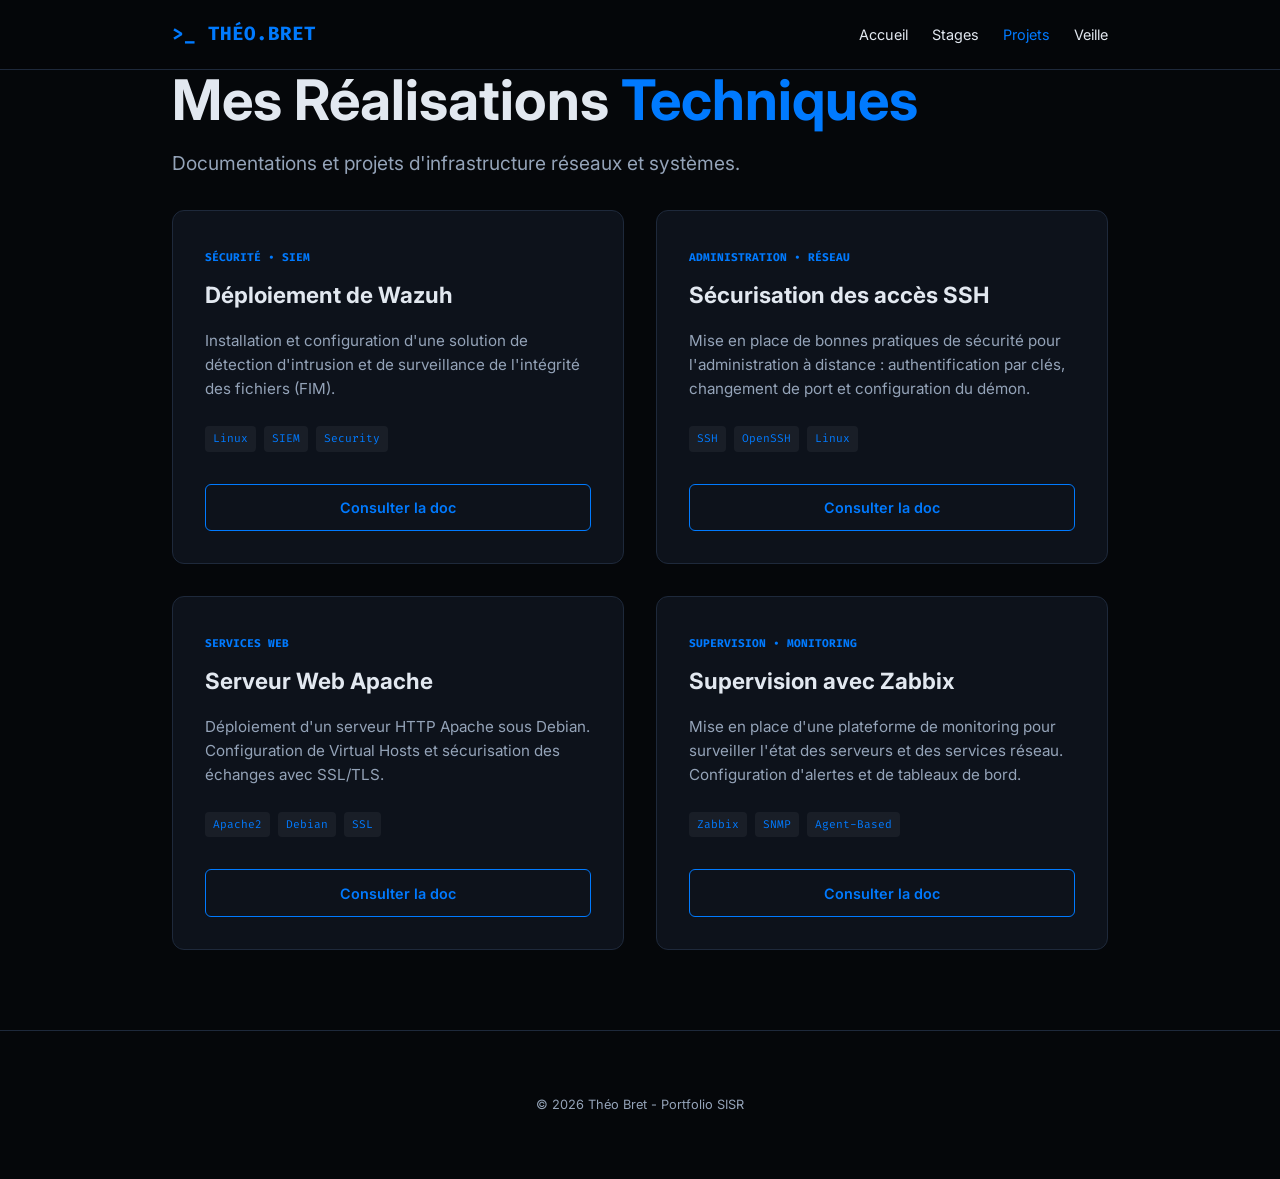
==== projets.html @ 18de85c0 "ajout portfolio" ====
<!DOCTYPE html>
<html lang="fr">
<head>
    <meta charset="UTF-8">
    <meta name="viewport" content="width=device-width, initial-scale=1.0">
    <title>Projets | Théo Bret</title>
    <link rel="stylesheet" href="style.css">
    <link href="https://fonts.googleapis.com/css2?family=Fira+Code:wght@400;600&family=Inter:wght@400;700&display=swap" rel="stylesheet">
</head>
<body>

    <nav>
        <div class="container">
            <a href="index.html" class="logo-link">
                <div class="logo">>_ THÉO<span>.</span>BRET</div>
            </a>
            <ul>
                <li><a href="index.html">Accueil</a></li>
                <li><a href="stages.html">Stages</a></li>
                <li><a href="projets.html" class="active">Projets</a></li>
                <li><a href="veille.html">Veille</a></li>
            </ul>
        </div>
    </nav>

    <header class="page-header">
        <div class="container">
            <h1>Mes Réalisations <span>Techniques</span></h1>
            <p class="subtitle">Documentations et projets d'infrastructure réseaux et systèmes.</p>
        </div>
    </header>

    <section class="container">
        <div class="projects-grid">
            
            <article class="project-card">
                <div class="project-content">
                    <span class="tag">Sécurité • SIEM</span>
                    <h3>Déploiement de Wazuh</h3>
                    <p>Installation et configuration d'une solution de détection d'intrusion et de surveillance de l'intégrité des fichiers (FIM).</p>
                    <div class="tech-stack">
                        <span>Linux</span>
                        <span>SIEM</span>
                        <span>Security</span>
                    </div>
                </div>
                <a href="docs/doc-wazuh.pdf" target="_blank" class="btn-doc-project">Consulter la doc</a>
            </article>

            <article class="project-card">
                <div class="project-content">
                    <span class="tag">Administration • Réseau</span>
                    <h3>Sécurisation des accès SSH</h3>
                    <p>Mise en place de bonnes pratiques de sécurité pour l'administration à distance : authentification par clés, changement de port et configuration du démon.</p>
                    <div class="tech-stack">
                        <span>SSH</span>
                        <span>OpenSSH</span>
                        <span>Linux</span>
                    </div>
                </div>
                <a href="docs/doc-ssh.pdf" target="_blank" class="btn-doc-project">Consulter la doc</a>
            </article>

            <article class="project-card">
                <div class="project-content">
                    <span class="tag">Services Web</span>
                    <h3>Serveur Web Apache</h3>
                    <p>Déploiement d'un serveur HTTP Apache sous Debian. Configuration de Virtual Hosts et sécurisation des échanges avec SSL/TLS.</p>
                    <div class="tech-stack">
                        <span>Apache2</span>
                        <span>Debian</span>
                        <span>SSL</span>
                    </div>
                </div>
                <a href="docs/doc-apache.pdf" target="_blank" class="btn-doc-project">Consulter la doc</a>
            </article>

            
<article class="project-card">
    <div class="project-content">
        <span class="tag">Supervision • Monitoring</span>
        <h3>Supervision avec Zabbix</h3>
        <p>Mise en place d'une plateforme de monitoring pour surveiller l'état des serveurs et des services réseau. Configuration d'alertes et de tableaux de bord.</p>
        <div class="tech-stack">
            <span>Zabbix</span>
            <span>SNMP</span>
            <span>Agent-Based</span>
        </div>
    </div>
    <a href="docs/doc-zabbix.pdf" target="_blank" class="btn-doc-project">Consulter la doc</a>
</article>
        </div>
    </section>

    

    <footer>
        <p>&copy; 2026 Théo Bret - Portfolio SISR</p>
    </footer>

</body>
</html>
---- style.css ----
/* --- VARIABLES ET BASES (Inchangées) --- */
:root {
    --bg-dark: #05070a;
    --bg-card: #0d121b;
    --accent-blue: #007aff;
    --text-main: #e2e8f0;
    --text-muted: #94a3b8;
    --border-blue: #1e293b;
    --mono-font: 'Fira Code', monospace;
}

* { margin: 0; padding: 0; box-sizing: border-box; }

body {
    font-family: 'Inter', sans-serif;
    background-color: var(--bg-dark);
    color: var(--text-main);
    line-height: 1.6;
    scroll-behavior: smooth;
}

/* --- LE CONTENEUR UNIQUE (Assure l'alignement vertical sur toutes les pages) --- */
.container { 
    max-width: 1000px; 
    margin: 0 auto; 
    padding: 0 2rem; 
}

/* --- NAVIGATION --- */
nav {
    padding: 1.2rem 0;
    background: rgba(5, 7, 10, 0.95);
    border-bottom: 1px solid var(--border-blue);
    position: sticky; top: 0; z-index: 100;
}
nav .container { display: flex; justify-content: space-between; align-items: center; }
.logo-link { text-decoration: none; }
.logo { font-family: var(--mono-font); color: var(--accent-blue); font-weight: bold; font-size: 1.2rem; }
nav ul { display: flex; list-style: none; gap: 1.5rem; }
nav a { text-decoration: none; color: var(--text-main); font-size: 0.9rem; transition: 0.3s; }
nav a:hover, nav a.active { color: var(--accent-blue); }

/* --- HERO SECTION (Accueil - Corrigé pour l'alignement) --- */
.hero { padding: 6rem 0 4rem; }

.hero-flex {
    display: flex;
    align-items: center;
    justify-content: space-between;
    gap: 3rem;
}

.hero-content {
   flex: 1; /* Change flex: 2 par flex: 1 */
    padding: 0;
    margin: 0;
}

.badge { 
    display: inline-block; padding: 0.3rem 0.8rem; 
    background: rgba(0, 122, 255, 0.1); color: var(--accent-blue); 
    border-radius: 4px; border: 1px solid var(--accent-blue); 
    font-size: 0.8rem; margin-bottom: 1rem; 
}

h1 { font-size: 3.5rem; margin-bottom: 1rem; line-height: 1.1; }
h1 span { color: var(--accent-blue); }
.subtitle { color: var(--text-muted); font-size: 1.2rem; margin-bottom: 2rem; }

.hero-image img {
    width: 250px;
    height: 250px;
    object-fit: cover;
    border-radius: 50%;
    border: 3px solid var(--accent-blue);
    box-shadow: 0 0 20px rgba(0, 122, 255, 0.3);
}

/* --- BOUTONS --- */
.btn-primary {
    display: inline-block;
    padding: 0.8rem 1.8rem;
    background-color: var(--accent-blue);
    color: white;
    text-decoration: none;
    font-weight: bold;
    border-radius: 5px;
    transition: 0.3s;
}
.btn-primary:hover { opacity: 0.8; transform: translateY(-2px); }

/* --- TITRES DE SECTION --- */
.section-title { 
    font-size: 1.8rem; 
    margin: 4rem 0 2rem; 
    color: var(--accent-blue); 
    text-align: left; /* Aligné à gauche */
}

/* --- PRÉSENTATION THÉO & BTS --- */
#presentation-theo { padding: 2rem 0; }
.bio-content { max-width: 800px; }
.bio-content p { font-size: 1.15rem; margin-bottom: 1.5rem; }
.bio-content strong { color: var(--accent-blue); }

.bio-details {
    margin-top: 2rem;
    display: flex;
    gap: 2rem;
    font-family: var(--mono-font);
    font-size: 0.9rem;
    color: var(--text-muted);
    border-top: 1px solid var(--border-blue);
    padding-top: 1.5rem;
}

.options-grid { display: grid; grid-template-columns: 1fr 1fr; gap: 2rem; margin-top: 2rem; }
.option-card { background: var(--bg-card); padding: 2.5rem; border-radius: 8px; border: 1px solid var(--border-blue); }
.option-card.inactive { opacity: 0.6; border-style: dashed; }
.tag { color: var(--accent-blue); font-family: var(--mono-font); font-size: 0.7rem; text-transform: uppercase; font-weight: bold; }

/* --- PAGE STAGES (Bannière & Atixis) --- */
.banner-container {
    position: relative; width: 100%; height: 350px;
    overflow: hidden; margin-bottom: 4rem;
}
.banner-img { width: 100%; height: 100%; object-fit: cover; }
.banner-overlay {
    position: absolute; top: 0; left: 0; width: 100%; height: 100%;
    background: linear-gradient(to right, rgba(5, 7, 10, 0.9), rgba(5, 7, 10, 0.4));
    display: flex; align-items: center;
}
.banner-overlay h1 { font-size: 3rem; margin-bottom: 0.5rem; }

.company-card {
    display: grid; grid-template-columns: 2fr 1fr;
    gap: 4rem; margin-bottom: 5rem; align-items: center;
}
.title-accent { color: var(--accent-blue); margin-bottom: 1.5rem; font-size: 1.5rem; text-transform: uppercase; letter-spacing: 2px; }
.company-details-list { background: var(--bg-card); padding: 2rem; border-radius: 4px; border-left: 4px solid var(--accent-blue); }
.detail-row { margin-bottom: 1rem; font-size: 0.9rem; color: var(--text-muted); }
.detail-row span { color: var(--text-main); font-weight: bold; display: block; margin-bottom: 2px; }

.mission-list { display: flex; flex-direction: column; gap: 1.5rem; }
.mission-item { background: var(--bg-card); padding: 2rem; border: 1px solid var(--border-blue); border-radius: 4px; transition: 0.3s; }
.mission-item:hover { border-color: var(--accent-blue); background: #0d1625; }
.mission-header { display: flex; justify-content: space-between; align-items: center; margin-bottom: 1rem; }
.mission-header h3 { font-size: 1.2rem; }
.tech-label { font-family: var(--mono-font); font-size: 0.75rem; color: var(--accent-blue); background: rgba(0, 122, 255, 0.1); padding: 4px 10px; border-radius: 2px; }

.mission-body ul { margin-top: 1rem; padding-left: 1.5rem; list-style-type: none; }
.mission-body li { position: relative; margin-bottom: 0.5rem; color: var(--text-muted); }
.mission-body li::before { content: "→"; position: absolute; left: -1.5rem; color: var(--accent-blue); font-weight: bold; }

/* --- FOOTER --- */
footer { padding: 4rem 0; text-align: center; color: var(--text-muted); font-size: 0.8rem; border-top: 1px solid var(--border-blue); margin-top: 5rem; }

/* --- RESPONSIVE --- */
@media (max-width: 768px) {
    .hero-flex { flex-direction: column-reverse; text-align: center; }
    .hero-image img { width: 180px; height: 180px; }
    .options-grid, .company-card { grid-template-columns: 1fr; }
    .bio-details { flex-direction: column; gap: 0.5rem; }
    .mission-header { flex-direction: column; align-items: flex-start; gap: 0.5rem; }
    .banner-container { height: 250px; }
}

/* --- SECTION COMPÉTENCES (STYLE ÉTIQUETTES) --- */
.skills-wrapper {
    display: flex;
    flex-wrap: wrap; /* Pour que ça revienne à la ligne proprement */
    gap: 12px;       /* Espace entre les étiquettes */
    margin-top: 1rem;
}

.skill-tag {
    background: var(--bg-card);      /* Utilise ton bleu foncé */
    color: var(--text-main);
    border: 1px solid var(--border-blue);
    padding: 8px 16px;
    border-radius: 4px;
    font-family: var(--mono-font);   /* Look "console" */
    font-size: 0.85rem;
    transition: all 0.3s ease;
}

.skill-tag:hover {
    border-color: var(--accent-blue);
    color: var(--accent-blue);
    transform: translateY(-2px);     /* Petit effet de soulèvement */
    background: rgba(0, 122, 255, 0.05);
}

.document-card {
    background: var(--bg-card);
    border: 1px solid var(--border-blue);
    border-radius: 8px;
    padding: 1rem 2rem;
    display: flex;
    justify-content: space-between;
    align-items: center;
    gap: 2rem;
}

.doc-info {
    display: flex;
    align-items: center; /* Aligne le titre et le texte sur la même ligne horizontale */
    gap: 1.5rem;
    flex: 1;
    overflow: hidden;
}

.doc-info h3 {
    color: var(--accent-blue);
    font-size: 1.1rem;
    white-space: nowrap;
}

.doc-info p {
    color: var(--text-muted);
    font-size: 0.9rem;
    white-space: nowrap;
    overflow: hidden;
    text-overflow: ellipsis; /* Ajoute "..." si le texte est trop long */
}

.btn-doc {
    padding: 0.6rem 1.2rem;
    color: var(--accent-blue);
    border: 1px solid var(--accent-blue);
    text-decoration: none;
    font-weight: 600;
    font-size: 0.85rem;
    border-radius: 4px;
    white-space: nowrap;
    transition: 0.3s;
}

.btn-doc:hover {
    background: var(--accent-blue);
    color: #fff;
}


/* --- GRILLE DE PROJETS --- */
.projects-grid {
    display: grid;
    grid-template-columns: repeat(auto-fill, minmax(300px, 1fr));
    gap: 2rem;
    margin-bottom: 5rem;
}

.project-card {
    background: var(--bg-card);
    border: 1px solid var(--border-blue);
    border-radius: 12px;
    padding: 2rem;
    display: flex;
    flex-direction: column;
    justify-content: space-between;
    transition: transform 0.3s ease, border-color 0.3s ease;
}

.project-card:hover {
    transform: translateY(-5px);
    border-color: var(--accent-blue);
}

.project-content h3 {
    margin: 0.5rem 0 1rem 0;
    font-size: 1.4rem;
    color: var(--text-main);
}

.project-content p {
    color: var(--text-muted);
    font-size: 0.95rem;
    margin-bottom: 1.5rem;
}

/* Stack technique dans la carte */
.tech-stack {
    display: flex;
    flex-wrap: wrap;
    gap: 8px;
    margin-bottom: 2rem;
}

.tech-stack span {
    font-size: 0.7rem;
    font-family: var(--mono-font);
    background: rgba(255, 255, 255, 0.05);
    padding: 4px 8px;
    border-radius: 4px;
    color: var(--accent-blue);
}

/* Bouton spécifique projet */
.btn-doc-project {
    display: block;
    text-align: center;
    padding: 0.7rem;
    background: transparent;
    border: 1px solid var(--accent-blue);
    color: var(--accent-blue);
    text-decoration: none;
    font-weight: 600;
    font-size: 0.9rem;
    border-radius: 6px;
    transition: 0.3s;
}

.btn-doc-project:hover {
    background: var(--accent-blue);
    color: white;
}

/* --- STYLE SPÉCIFIQUE POUR 3 CARTES SUR UNE LIGNE --- */
.grid-3 {
    grid-template-columns: repeat(3, 1fr) !important;
    gap: 1rem !important;
}

.grid-3 .project-card {
    padding: 1rem;
}

.grid-3 .project-content h3 {
    font-size: 1rem;
    margin-bottom: 0.5rem;
}

.grid-3 .project-content p {
    font-size: 0.8rem;
    line-height: 1.4;
}

.grid-3 .btn-doc-project {
    padding: 0.4rem;
    font-size: 0.75rem;
}

/* On garde le responsive pour que ça ne casse pas sur mobile */
@media (max-width: 900px) {
    .grid-3 {
        grid-template-columns: 1fr !important;
    }
}
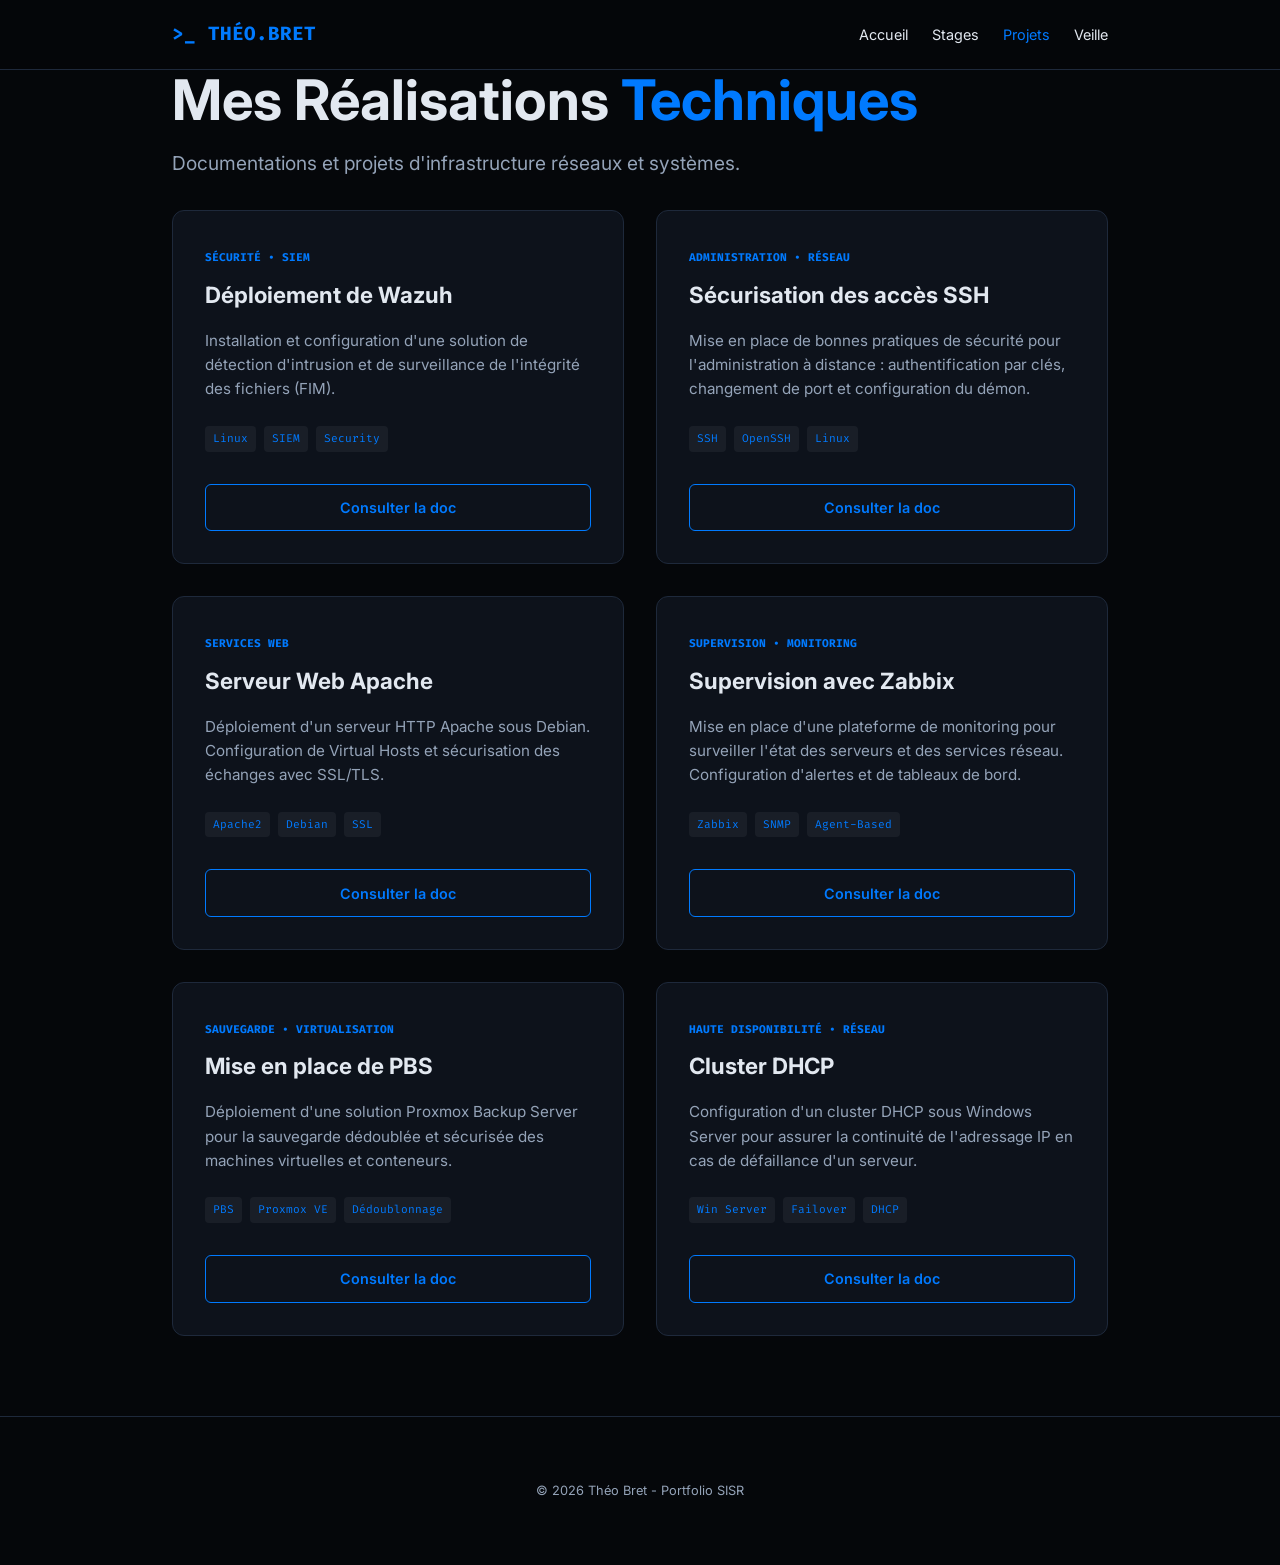
==== commit d0a07cd1: "changements projets" ====
--- a/projets.html
+++ b/projets.html
@@ -89,9 +89,39 @@
     </div>
     <a href="docs/doc-zabbix.pdf" target="_blank" class="btn-doc-project">Consulter la doc</a>
 </article>
+
+<article class="project-card">
+                <div class="project-content">
+                    <span class="tag">Sauvegarde • Virtualisation</span>
+                    <h3>Mise en place de PBS</h3>
+                    <p>Déploiement d'une solution Proxmox Backup Server pour la sauvegarde dédoublée et sécurisée des machines virtuelles et conteneurs.</p>
+                    <div class="tech-stack">
+                        <span>PBS</span>
+                        <span>Proxmox VE</span>
+                        <span>Dédoublonnage</span>
+                    </div>
+                </div>
+                <a href="docs/doc-pbs.pdf" target="_blank" class="btn-doc-project">Consulter la doc</a>
+            </article>
+
+            <article class="project-card">
+                <div class="project-content">
+                    <span class="tag">Haute Disponibilité • Réseau</span>
+                    <h3>Cluster DHCP</h3>
+                    <p>Configuration d'un cluster DHCP sous Windows Server pour assurer la continuité de l'adressage IP en cas de défaillance d'un serveur.</p>
+                    <div class="tech-stack">
+                        <span>Win Server</span>
+                        <span>Failover</span>
+                        <span>DHCP</span>
+                    </div>
+                </div>
+                <a href="docs/doc-cluster-dhcp.pdf" target="_blank" class="btn-doc-project">Consulter la doc</a>
+            </article>
+
         </div>
     </section>
 
+    
     
 
     <footer>
